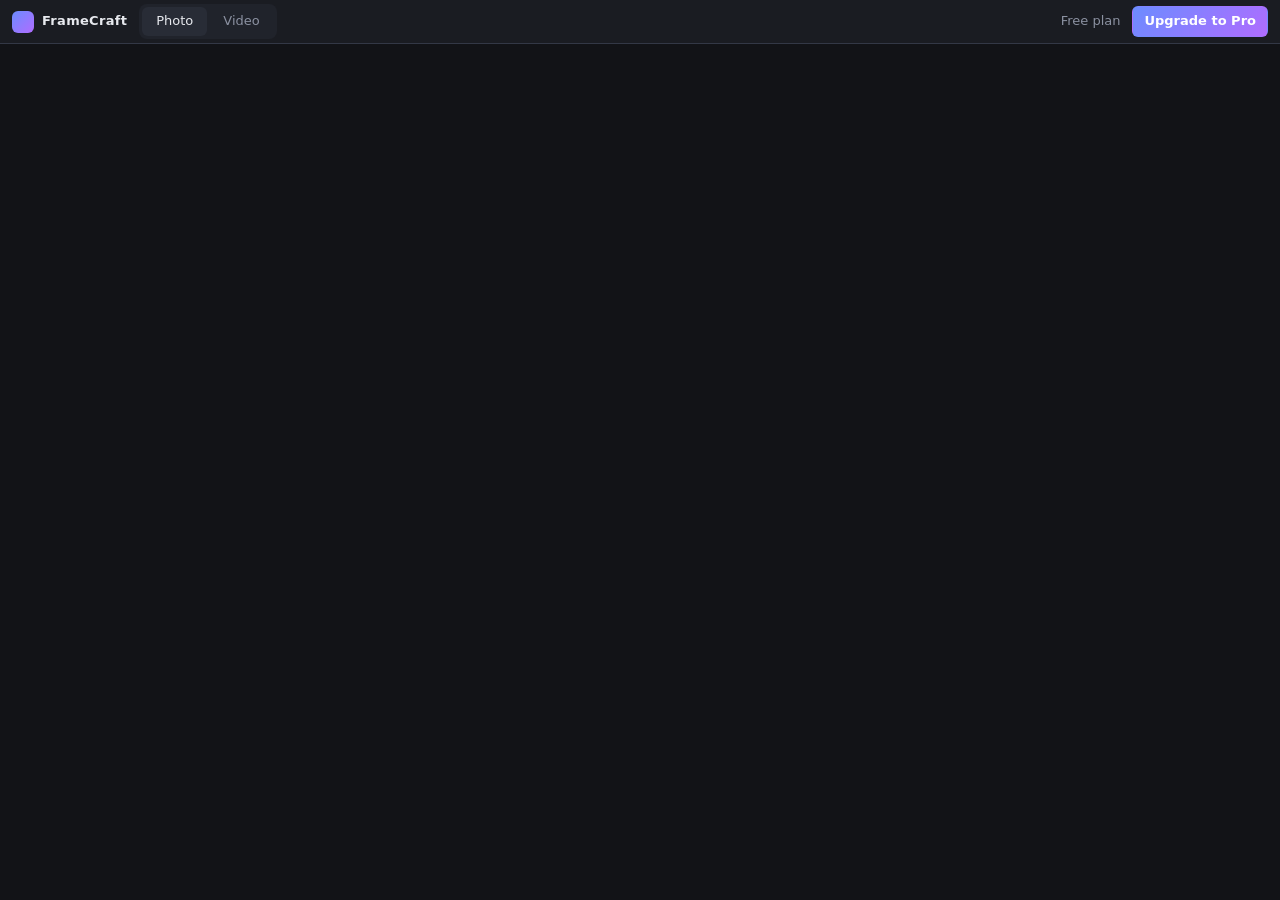
==== app.html @ 2830ecbc "Add app shell, offline Pro licensing and key tool" ====
<!doctype html>
<html lang="en">
<head>
  <meta charset="utf-8">
  <meta name="viewport" content="width=device-width, initial-scale=1">
  <title>FrameCraft Studio — Photo & Video Editor</title>
  <link rel="icon" href="favicon.svg" type="image/svg+xml">
  <link rel="stylesheet" href="css/app.css">
  <link rel="stylesheet" href="css/photo.css">
  <link rel="stylesheet" href="css/video.css">
</head>
<body>
  <div class="app">
    <header class="topbar">
      <a class="brand" href="index.html"><span class="logo"></span>FrameCraft</a>
      <nav class="tabs" id="mode-tabs">
        <button data-mode="photo" class="active">Photo</button>
        <button data-mode="video">Video</button>
      </nav>
      <div class="spacer"></div>
      <span id="plan-status" class="muted"></span>
      <button class="btn primary" id="upgrade-btn">Upgrade to Pro</button>
    </header>
    <div class="workspace">
      <section class="mode" id="photo-root"></section>
      <section class="mode hidden" id="video-root"></section>
    </div>
  </div>
  <script type="module" src="js/main.js"></script>
</body>
</html>
---- css/app.css ----
/* FrameCraft shared theme. Editors add photo.css / video.css on top. */
:root {
  --bg: #121317; --bg2: #1a1c22; --panel: #20232b; --panel2: #282c36; --line: #333846;
  --fg: #e7e9ee; --muted: #8b91a1; --accent: #6c8cff; --accent2: #b06cff;
  --ok: #3ecf8e; --warn: #f5b74e; --err: #ff5c6c;
  --radius: 8px; --font: 13px/1.4 system-ui, -apple-system, 'Segoe UI', sans-serif;
  color-scheme: dark;
}
* { box-sizing: border-box; }
html, body { margin: 0; height: 100%; background: var(--bg); color: var(--fg); font: var(--font); overflow: hidden; }
button, input, select, textarea { font: inherit; color: inherit; }
.hidden { display: none !important; }

/* Shell */
.app { display: grid; grid-template-rows: 44px 1fr; height: 100vh; }
.topbar { display: flex; align-items: center; gap: 12px; padding: 0 12px; background: var(--bg2); border-bottom: 1px solid var(--line); }
.brand { display: flex; align-items: center; gap: 8px; font-weight: 800; letter-spacing: .3px; text-decoration: none; color: var(--fg); }
.brand .logo { width: 22px; height: 22px; border-radius: 6px; background: linear-gradient(135deg, var(--accent), var(--accent2)); }
.tabs { display: flex; gap: 2px; background: var(--panel); padding: 3px; border-radius: var(--radius); }
.tabs button { border: 0; background: none; padding: 5px 14px; border-radius: 6px; cursor: pointer; color: var(--muted); }
.tabs button.active { background: var(--panel2); color: var(--fg); }
.spacer { flex: 1; }
.workspace { position: relative; min-height: 0; }
.workspace > .mode { position: absolute; inset: 0; }

/* Controls */
.btn { display: inline-flex; align-items: center; gap: 6px; border: 1px solid var(--line); background: var(--panel2); padding: 5px 11px; border-radius: 6px; cursor: pointer; white-space: nowrap; }
.btn:hover { border-color: #4a5164; }
.btn.primary { background: linear-gradient(135deg, var(--accent), var(--accent2)); border-color: transparent; color: #fff; font-weight: 600; }
.btn.danger { color: var(--err); }
.btn:disabled { opacity: .45; cursor: default; }
.icon-btn { border: 0; background: none; cursor: pointer; padding: 4px 7px; border-radius: 6px; color: var(--muted); }
.icon-btn:hover { background: var(--panel2); color: var(--fg); }
.tool-btn { width: 36px; height: 36px; display: grid; place-items: center; border: 1px solid transparent; background: none; border-radius: 6px; cursor: pointer; font-size: 16px; color: var(--fg); position: relative; }
.tool-btn:hover { background: var(--panel2); }
.tool-btn.active { background: var(--panel2); border-color: var(--accent); }
.pro-badge { font-size: 9px; font-weight: 800; padding: 1px 4px; border-radius: 4px; background: linear-gradient(135deg, var(--accent), var(--accent2)); color: #fff; letter-spacing: .4px; vertical-align: middle; }
.panel { background: var(--panel); border: 1px solid var(--line); border-radius: var(--radius); }
.panel-title { font-size: 11px; text-transform: uppercase; letter-spacing: .8px; color: var(--muted); padding: 8px 10px 4px; font-weight: 700; }
.field { display: grid; grid-template-columns: 90px 1fr auto; align-items: center; gap: 8px; padding: 3px 10px; }
.field > span { color: var(--muted); font-size: 12px; }
.field output { min-width: 34px; text-align: right; font-variant-numeric: tabular-nums; color: var(--muted); font-size: 12px; }
input[type=range] { width: 100%; accent-color: var(--accent); }
input[type=text], input[type=number], select, textarea { background: var(--bg2); border: 1px solid var(--line); border-radius: 6px; padding: 4px 7px; min-width: 0; }
input[type=color] { width: 32px; height: 26px; padding: 0; border: 1px solid var(--line); border-radius: 6px; background: none; cursor: pointer; }
::-webkit-scrollbar { width: 10px; height: 10px; }
::-webkit-scrollbar-thumb { background: #3a3f4d; border-radius: 10px; border: 2px solid var(--panel); }
.checker { background-color: #2a2d35; background-image: conic-gradient(#3a3e48 25%, transparent 0 50%, #3a3e48 0 75%, transparent 0); background-size: 16px 16px; }

/* Toasts */
.toasts { position: fixed; bottom: 18px; left: 50%; transform: translateX(-50%); display: grid; gap: 6px; z-index: 1000; pointer-events: none; }
.toast { background: var(--panel2); border: 1px solid var(--line); padding: 8px 14px; border-radius: var(--radius); box-shadow: 0 8px 24px #0008; transition: opacity .3s, transform .3s; }
.toast.ok { border-color: var(--ok); } .toast.err { border-color: var(--err); } .toast.warn { border-color: var(--warn); }
.toast.out { opacity: 0; transform: translateY(8px); }

/* Modal */
.modal-wrap { position: fixed; inset: 0; background: #000a; display: grid; place-items: center; z-index: 900; }
.modal { background: var(--bg2); border: 1px solid var(--line); border-radius: 12px; width: min(560px, 94vw); max-height: 90vh; overflow: auto; box-shadow: 0 30px 80px #000c; }
.modal-head { display: flex; align-items: center; justify-content: space-between; padding: 12px 16px; border-bottom: 1px solid var(--line); }
.modal-head h2 { margin: 0; font-size: 16px; }
.modal-body { padding: 16px; display: grid; gap: 12px; }
.plans { display: grid; grid-template-columns: 1fr 1fr; gap: 10px; }
.plan { border: 1px solid var(--line); border-radius: 10px; padding: 12px; display: grid; gap: 6px; }
.plan.best { border-color: var(--accent); }
.plan .price { font-size: 22px; font-weight: 800; }
.plan ul { margin: 0; padding-left: 18px; color: var(--muted); }
.muted { color: var(--muted); }
.row { display: flex; gap: 8px; align-items: center; }
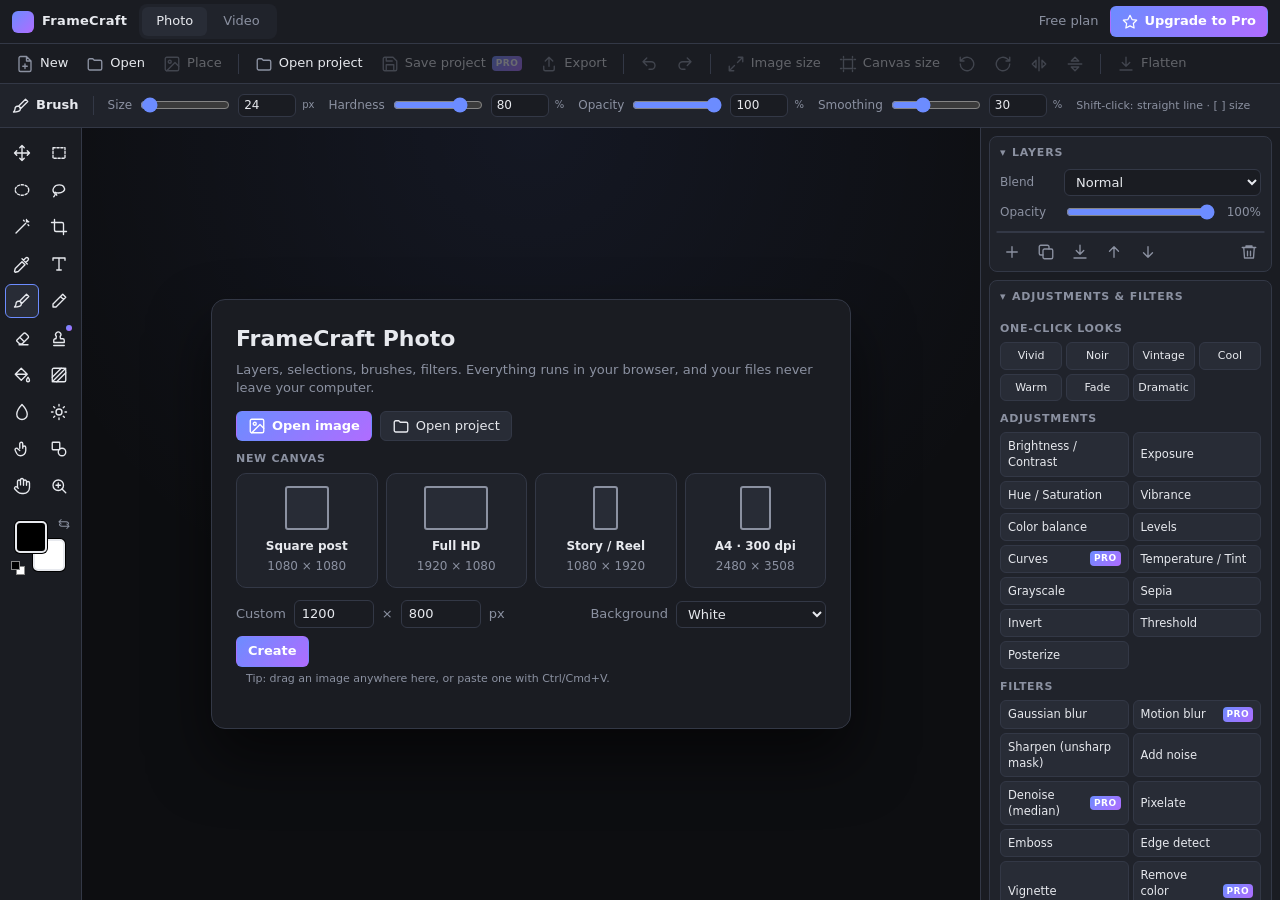
==== commit 1cfb86fb: "Make shell, modals and landing page mobile-friendly; replace emoji with SVG icons" ====
--- a/app.html
+++ b/app.html
@@ -2,9 +2,14 @@
 <html lang="en">
 <head>
   <meta charset="utf-8">
-  <meta name="viewport" content="width=device-width, initial-scale=1">
+  <meta name="viewport" content="width=device-width, initial-scale=1, viewport-fit=cover, interactive-widget=resizes-content">
+  <meta name="theme-color" content="#1a1c22">
+  <meta name="apple-mobile-web-app-capable" content="yes">
+  <meta name="mobile-web-app-capable" content="yes">
+  <meta name="apple-mobile-web-app-status-bar-style" content="black-translucent">
   <title>FrameCraft Studio — Photo & Video Editor</title>
   <link rel="icon" href="favicon.svg" type="image/svg+xml">
+  <link rel="apple-touch-icon" href="favicon.svg">
   <link rel="stylesheet" href="css/app.css">
   <link rel="stylesheet" href="css/photo.css">
   <link rel="stylesheet" href="css/video.css">
@@ -12,14 +17,14 @@
 <body>
   <div class="app">
     <header class="topbar">
-      <a class="brand" href="index.html"><span class="logo"></span>FrameCraft</a>
+      <a class="brand" href="index.html"><span class="logo"></span><span class="brand-name">FrameCraft</span></a>
       <nav class="tabs" id="mode-tabs">
         <button data-mode="photo" class="active">Photo</button>
         <button data-mode="video">Video</button>
       </nav>
       <div class="spacer"></div>
       <span id="plan-status" class="muted"></span>
-      <button class="btn primary" id="upgrade-btn">Upgrade to Pro</button>
+      <button class="btn primary" id="upgrade-btn"></button>
     </header>
     <div class="workspace">
       <section class="mode" id="photo-root"></section>
--- a/css/app.css
+++ b/css/app.css
@@ -7,13 +7,14 @@
   color-scheme: dark;
 }
 * { box-sizing: border-box; }
-html, body { margin: 0; height: 100%; background: var(--bg); color: var(--fg); font: var(--font); overflow: hidden; }
+html, body { margin: 0; height: 100%; background: var(--bg); color: var(--fg); font: var(--font); overflow: hidden; overscroll-behavior: none; -webkit-tap-highlight-color: transparent; -webkit-text-size-adjust: 100%; }
 button, input, select, textarea { font: inherit; color: inherit; }
 .hidden { display: none !important; }
 
 /* Shell */
-.app { display: grid; grid-template-rows: 44px 1fr; height: 100vh; }
-.topbar { display: flex; align-items: center; gap: 12px; padding: 0 12px; background: var(--bg2); border-bottom: 1px solid var(--line); }
+.app { display: grid; grid-template-rows: calc(44px + env(safe-area-inset-top)) 1fr; height: 100vh; height: 100dvh; }
+.topbar { display: flex; align-items: center; gap: 12px; padding: env(safe-area-inset-top) max(12px, env(safe-area-inset-right)) 0 max(12px, env(safe-area-inset-left)); background: var(--bg2); border-bottom: 1px solid var(--line); min-width: 0; }
+.ic { flex: none; display: block; }
 .brand { display: flex; align-items: center; gap: 8px; font-weight: 800; letter-spacing: .3px; text-decoration: none; color: var(--fg); }
 .brand .logo { width: 22px; height: 22px; border-radius: 6px; background: linear-gradient(135deg, var(--accent), var(--accent2)); }
 .tabs { display: flex; gap: 2px; background: var(--panel); padding: 3px; border-radius: var(--radius); }
@@ -34,6 +35,8 @@
 .tool-btn { width: 36px; height: 36px; display: grid; place-items: center; border: 1px solid transparent; background: none; border-radius: 6px; cursor: pointer; font-size: 16px; color: var(--fg); position: relative; }
 .tool-btn:hover { background: var(--panel2); }
 .tool-btn.active { background: var(--panel2); border-color: var(--accent); }
+.btn .ic, .icon-btn .ic { display: inline-block; vertical-align: middle; }
+.icon-btn { display: inline-grid; place-items: center; }
 .pro-badge { font-size: 9px; font-weight: 800; padding: 1px 4px; border-radius: 4px; background: linear-gradient(135deg, var(--accent), var(--accent2)); color: #fff; letter-spacing: .4px; vertical-align: middle; }
 .panel { background: var(--panel); border: 1px solid var(--line); border-radius: var(--radius); }
 .panel-title { font-size: 11px; text-transform: uppercase; letter-spacing: .8px; color: var(--muted); padding: 8px 10px 4px; font-weight: 700; }
@@ -48,14 +51,14 @@
 .checker { background-color: #2a2d35; background-image: conic-gradient(#3a3e48 25%, transparent 0 50%, #3a3e48 0 75%, transparent 0); background-size: 16px 16px; }
 
 /* Toasts */
-.toasts { position: fixed; bottom: 18px; left: 50%; transform: translateX(-50%); display: grid; gap: 6px; z-index: 1000; pointer-events: none; }
+.toasts { position: fixed; bottom: calc(18px + env(safe-area-inset-bottom)); left: 50%; transform: translateX(-50%); display: grid; gap: 6px; z-index: 1000; pointer-events: none; width: max-content; max-width: calc(100vw - 24px); }
 .toast { background: var(--panel2); border: 1px solid var(--line); padding: 8px 14px; border-radius: var(--radius); box-shadow: 0 8px 24px #0008; transition: opacity .3s, transform .3s; }
 .toast.ok { border-color: var(--ok); } .toast.err { border-color: var(--err); } .toast.warn { border-color: var(--warn); }
 .toast.out { opacity: 0; transform: translateY(8px); }
 
 /* Modal */
 .modal-wrap { position: fixed; inset: 0; background: #000a; display: grid; place-items: center; z-index: 900; }
-.modal { background: var(--bg2); border: 1px solid var(--line); border-radius: 12px; width: min(560px, 94vw); max-height: 90vh; overflow: auto; box-shadow: 0 30px 80px #000c; }
+.modal { background: var(--bg2); border: 1px solid var(--line); border-radius: 12px; width: min(560px, 94vw); max-height: 90vh; max-height: 90dvh; overflow: auto; overscroll-behavior: contain; box-shadow: 0 30px 80px #000c; }
 .modal-head { display: flex; align-items: center; justify-content: space-between; padding: 12px 16px; border-bottom: 1px solid var(--line); }
 .modal-head h2 { margin: 0; font-size: 16px; }
 .modal-body { padding: 16px; display: grid; gap: 12px; }
@@ -66,3 +69,30 @@
 .plan ul { margin: 0; padding-left: 18px; color: var(--muted); }
 .muted { color: var(--muted); }
 .row { display: flex; gap: 8px; align-items: center; }
+.plan-short { display: none; }
+
+/* Touch: bigger hit targets, no iOS zoom-on-focus */
+@media (pointer: coarse) {
+  .btn { min-height: 40px; padding: 8px 14px; }
+  .icon-btn { min-width: 40px; min-height: 40px; }
+  .tool-btn { width: 44px; height: 44px; }
+  input[type=text], input[type=number], input[type=email], select, textarea { font-size: 16px; min-height: 40px; }
+  input[type=range] { min-height: 32px; }
+  input[type=color] { width: 40px; height: 34px; }
+  .tabs button { padding: 8px 14px; }
+}
+
+/* Phone */
+@media (max-width: 759px) {
+  .topbar { gap: 8px; }
+  .brand-name, #plan-status { display: none; }
+  .plan-long { display: none; }
+  .plan-short { display: inline; }
+  #upgrade-btn { padding: 6px 12px; min-height: 34px; }
+  .tabs button { padding: 6px 12px; }
+  .modal-wrap { place-items: end center; }
+  .modal { width: 100vw; max-height: 88dvh; border-radius: 16px 16px 0 0; border-bottom: 0; padding-bottom: env(safe-area-inset-bottom); animation: sheet-up .2s ease-out; }
+  .modal-body { padding: 14px; }
+  .plans { grid-template-columns: 1fr; }
+}
+@keyframes sheet-up { from { transform: translateY(40px); opacity: 0; } }
--- a/css/photo.css
+++ b/css/photo.css
@@ -0,0 +1,146 @@
+/* FrameCraft Photo editor. Scoped under #photo-root (dialog content under .modal). */
+#photo-root.pe {
+  display: grid;
+  grid-template-columns: 82px minmax(0, 1fr) 300px;
+  grid-template-rows: 40px 44px minmax(0, 1fr);
+  background: var(--bg);
+}
+#photo-root .pe-small { font-size: 11px; padding: 4px 10px; }
+#photo-root .pe-sub, .modal .pe-sub { font-size: 11px; text-transform: uppercase; letter-spacing: .7px; color: var(--muted); font-weight: 700; margin: 10px 0 6px; }
+
+/* Menu row */
+#photo-root .pe-menu { grid-column: 1 / -1; display: flex; align-items: center; gap: 2px; padding: 0 8px; background: var(--bg2); border-bottom: 1px solid var(--line); overflow-x: auto; scrollbar-width: none; }
+#photo-root .pe-mbtn { display: inline-flex; align-items: center; gap: 6px; border: 0; background: none; padding: 5px 8px; border-radius: 6px; cursor: pointer; color: var(--fg); white-space: nowrap; }
+#photo-root .pe-mbtn:hover:not(:disabled) { background: var(--panel2); }
+#photo-root .pe-mbtn:disabled { opacity: .35; cursor: default; }
+#photo-root .pe-mbtn svg { color: var(--muted); }
+#photo-root .pe-msep { width: 1px; height: 20px; background: var(--line); margin: 0 6px; flex: none; }
+
+/* Options bar */
+#photo-root .pe-options { grid-column: 1 / -1; display: flex; align-items: center; gap: 14px; padding: 0 12px; background: var(--panel); border-bottom: 1px solid var(--line); overflow-x: auto; white-space: nowrap; scrollbar-width: thin; }
+#photo-root .pe-opt-tool { display: flex; align-items: center; gap: 6px; padding-right: 14px; border-right: 1px solid var(--line); }
+#photo-root .pe-opt { display: inline-flex; align-items: center; gap: 6px; font-size: 12px; }
+#photo-root .pe-opt > span { color: var(--muted); }
+#photo-root .pe-opt input[type=range] { width: 90px; }
+#photo-root .pe-opt.check { gap: 5px; cursor: pointer; }
+#photo-root .pe-num { width: 58px; padding: 2px 5px; }
+#photo-root .pe-opt select { padding: 3px 6px; }
+#photo-root .pe-seg { display: inline-flex; background: var(--bg2); border: 1px solid var(--line); border-radius: 6px; padding: 2px; gap: 2px; }
+#photo-root .pe-seg button { border: 0; background: none; padding: 3px 9px; border-radius: 4px; cursor: pointer; color: var(--muted); font-size: 12px; min-width: 26px; }
+#photo-root .pe-seg button.active { background: var(--panel2); color: var(--fg); box-shadow: inset 0 0 0 1px var(--accent); }
+#photo-root .pe-options .btn { padding: 3px 10px; font-size: 12px; }
+#photo-root .pe-hint { font-size: 11px; }
+
+/* Tools column */
+#photo-root .pe-tools { grid-row: 3; grid-column: 1; display: flex; flex-direction: column; align-items: center; gap: 14px; padding: 8px 0; background: var(--bg2); border-right: 1px solid var(--line); overflow-y: auto; scrollbar-width: none; }
+#photo-root .pe-tool-grid { display: grid; grid-template-columns: repeat(2, 34px); gap: 3px; }
+#photo-root .pe-tool-grid .tool-btn { width: 34px; height: 34px; }
+#photo-root .pe-tool-pro { position: absolute; top: 3px; right: 3px; width: 6px; height: 6px; border-radius: 50%; background: linear-gradient(135deg, var(--accent), var(--accent2)); }
+#photo-root .pe-swatches { position: relative; width: 60px; height: 60px; flex: none; }
+#photo-root .pe-swatch { position: absolute; width: 32px; height: 32px; border: 2px solid var(--fg); border-radius: 5px; cursor: pointer; padding: 0; box-shadow: 0 0 0 1px #000; }
+#photo-root .pe-swatch.fg { left: 4px; top: 4px; z-index: 2; }
+#photo-root .pe-swatch.bg { left: 22px; top: 22px; z-index: 1; }
+#photo-root .pe-swatches input[type=color] { position: absolute; left: 10px; top: 40px; width: 1px; height: 1px; opacity: 0; pointer-events: none; }
+#photo-root .pe-swap { position: absolute; right: -2px; top: -2px; border: 0; background: none; color: var(--muted); cursor: pointer; padding: 0; transform: scale(.75); }
+#photo-root .pe-swap:hover, #photo-root .pe-reset:hover { color: var(--fg); }
+#photo-root .pe-reset { position: absolute; left: 0; bottom: 0; width: 16px; height: 16px; border: 0; padding: 0; background: none; cursor: pointer; }
+#photo-root .pe-reset i { position: absolute; width: 9px; height: 9px; border: 1px solid #888; }
+#photo-root .pe-reset i:first-child { left: 0; top: 0; background: #000; z-index: 1; }
+#photo-root .pe-reset i:last-child { left: 5px; top: 5px; background: #fff; }
+
+/* Viewport */
+#photo-root .pe-viewport { grid-row: 3; grid-column: 2; position: relative; overflow: hidden; background: #0d0e11; }
+#photo-root .pe-canvas { position: absolute; inset: 0; display: block; touch-action: none; }
+#photo-root .pe-viewport.space .pe-canvas { cursor: grab !important; }
+#photo-root .pe-viewport.panning .pe-canvas { cursor: grabbing !important; }
+#photo-root .pe-viewport.drop::after { content: 'Drop images to open or add as layers'; position: absolute; inset: 10px; border: 2px dashed var(--accent); border-radius: 12px; display: grid; place-items: center; background: #6c8cff1a; color: var(--fg); font-weight: 600; pointer-events: none; z-index: 20; }
+#photo-root .pe-status { position: absolute; left: 10px; bottom: 10px; display: flex; align-items: center; gap: 4px; padding: 3px 8px; background: #1a1c22e6; border: 1px solid var(--line); border-radius: 8px; font-size: 12px; z-index: 5; backdrop-filter: blur(6px); }
+#photo-root .pe-zoom { border: 0; background: none; color: var(--fg); cursor: pointer; min-width: 52px; font-variant-numeric: tabular-nums; }
+#photo-root .pe-ssep { width: 1px; height: 14px; background: var(--line); margin: 0 6px; }
+#photo-root .pe-pos { min-width: 80px; margin-left: 10px; font-variant-numeric: tabular-nums; }
+#photo-root .pe-busy { position: absolute; right: 12px; bottom: 10px; display: flex; align-items: center; gap: 8px; padding: 6px 12px; background: var(--panel2); border: 1px solid var(--line); border-radius: 8px; z-index: 6; box-shadow: 0 8px 20px #0007; }
+#photo-root .pe-spinner { width: 14px; height: 14px; border: 2px solid var(--line); border-top-color: var(--accent); border-radius: 50%; animation: pe-spin .8s linear infinite; }
+@keyframes pe-spin { to { transform: rotate(360deg); } }
+#photo-root .pe-text-edit { position: absolute; z-index: 4; margin: 0; padding: 0; border: 1px dashed var(--accent); outline: none; background: transparent; resize: none; overflow: hidden; white-space: pre; min-width: 40px; caret-color: var(--accent); border-radius: 0; }
+
+/* Welcome / new canvas */
+#photo-root .pe-welcome { position: absolute; inset: 0; display: grid; place-items: center; z-index: 8; overflow: auto; padding: 24px; background: radial-gradient(circle at 50% 0%, #6c8cff14, transparent 60%), #0d0e11; }
+#photo-root .pe-welcome-card { width: min(640px, 100%); background: var(--bg2); border: 1px solid var(--line); border-radius: 14px; padding: 24px; box-shadow: 0 30px 60px #0008; }
+#photo-root .pe-welcome h1 { margin: 0 0 6px; font-size: 22px; }
+#photo-root .pe-welcome p { margin: 0 0 14px; }
+#photo-root .pe-welcome-actions { margin-bottom: 8px; }
+:is(#photo-root, .modal) .pe-new-grid { display: grid; grid-template-columns: repeat(4, 1fr); gap: 8px; }
+:is(#photo-root, .modal) .pe-size-card { display: grid; justify-items: center; gap: 4px; padding: 12px 6px; border: 1px solid var(--line); border-radius: 10px; background: var(--panel); cursor: pointer; font-size: 12px; }
+:is(#photo-root, .modal) .pe-size-card:hover { border-color: var(--accent); }
+:is(#photo-root, .modal) .pe-size-shape { height: 44px; max-width: 64px; border: 2px solid var(--muted); border-radius: 3px; background: var(--panel2); margin-bottom: 4px; }
+:is(#photo-root, .modal) .pe-custom { margin-top: 12px; flex-wrap: wrap; }
+:is(#photo-root, .modal) .pe-custom input[type=number] { width: 80px; }
+.modal .pe-anchor { display: grid; grid-template-columns: repeat(3, 22px); gap: 3px; }
+.modal .pe-anchor button { width: 22px; height: 22px; border: 1px solid var(--line); background: var(--panel); border-radius: 4px; cursor: pointer; padding: 0; }
+.modal .pe-anchor button.active { background: var(--accent); border-color: var(--accent); }
+
+/* Side panels */
+#photo-root .pe-side { grid-row: 3; grid-column: 3; display: flex; flex-direction: column; gap: 8px; padding: 8px; background: var(--bg2); border-left: 1px solid var(--line); overflow-y: auto; min-height: 0; }
+#photo-root .pe-panel { flex: none; }
+#photo-root .pe-panel-title { display: block; width: 100%; border: 0; background: none; text-align: left; cursor: pointer; padding-bottom: 6px; }
+#photo-root .pe-panel-title::before { content: '▾'; display: inline-block; width: 12px; transition: transform .15s; }
+#photo-root .pe-panel.collapsed .pe-panel-title::before { transform: rotate(-90deg); }
+#photo-root .pe-panel.collapsed .pe-panel-body { display: none; }
+#photo-root .pe-panel-body { padding-bottom: 6px; }
+
+/* Layers */
+#photo-root .pe-layer-props .field { grid-template-columns: 56px 1fr 40px; }
+#photo-root .pe-layer-props select { grid-column: span 2; }
+#photo-root .pe-layer-list { max-height: 250px; overflow-y: auto; margin: 6px 6px 0; border: 1px solid var(--line); border-radius: 6px; background: var(--bg2); }
+#photo-root .pe-layer { display: flex; align-items: center; gap: 6px; padding: 4px 6px; border-bottom: 1px solid var(--line); cursor: pointer; user-select: none; }
+#photo-root .pe-layer:last-child { border-bottom: 0; }
+#photo-root .pe-layer:hover { background: var(--panel); }
+#photo-root .pe-layer.active { background: #6c8cff26; }
+#photo-root .pe-layer.off .pe-thumb, #photo-root .pe-layer.off .pe-layer-name { opacity: .45; }
+#photo-root .pe-layer.drop { box-shadow: inset 0 2px 0 var(--accent); }
+#photo-root .pe-layer .icon-btn { padding: 2px; display: grid; place-items: center; }
+#photo-root .pe-layer .icon-btn svg { width: 15px; height: 15px; }
+#photo-root .pe-lock { opacity: .35; }
+#photo-root .pe-lock.on, #photo-root .pe-layer:hover .pe-lock { opacity: 1; }
+#photo-root .pe-lock.on { color: var(--warn); }
+#photo-root .pe-thumb { flex: none; border: 1px solid var(--line); border-radius: 3px; background-size: 8px 8px; max-width: 36px; max-height: 36px; }
+#photo-root .pe-layer-name { flex: 1; min-width: 0; overflow: hidden; text-overflow: ellipsis; white-space: nowrap; }
+#photo-root .pe-layer small { font-size: 10px; white-space: nowrap; }
+#photo-root .pe-rename { flex: 1; min-width: 0; padding: 1px 4px; }
+#photo-root .pe-layer-bar { display: flex; align-items: center; gap: 2px; padding: 6px 6px 0; }
+#photo-root .pe-layer-bar .icon-btn { display: grid; place-items: center; }
+#photo-root .pe-limit:empty { display: none; }
+
+/* Adjustments */
+#photo-root .pe-adjust { padding: 0 10px 4px; }
+#photo-root .pe-adjust .field { padding: 3px 0; grid-template-columns: 96px 1fr 40px; }
+#photo-root .pe-presets { display: grid; grid-template-columns: repeat(4, 1fr); gap: 4px; }
+#photo-root .pe-preset { border: 1px solid var(--line); background: var(--panel2); border-radius: 6px; padding: 5px 2px; cursor: pointer; font-size: 11px; }
+#photo-root .pe-preset:hover, #photo-root .pe-fx-btn:hover { border-color: var(--accent); }
+#photo-root .pe-fx-grid { display: grid; grid-template-columns: 1fr 1fr; gap: 4px; }
+#photo-root .pe-fx-btn { display: flex; align-items: center; justify-content: space-between; gap: 4px; border: 1px solid var(--line); background: var(--panel2); border-radius: 6px; padding: 5px 7px; cursor: pointer; font-size: 11.5px; text-align: left; min-width: 0; }
+#photo-root .pe-adjust-head { display: flex; align-items: center; gap: 8px; margin: 2px 0 8px; }
+#photo-root .pe-adjust-actions { margin-top: 8px; }
+#photo-root .pe-adjust .pe-small { padding: 6px 0 0; }
+#photo-root .pe-preview { margin-top: 6px; }
+#photo-root .pe-hist { width: 100%; height: 56px; background: var(--bg2); border: 1px solid var(--line); border-radius: 6px; margin-bottom: 4px; }
+#photo-root .pe-curves { display: grid; gap: 6px; }
+#photo-root .pe-curves select { padding: 2px 6px; }
+#photo-root .pe-curve { width: 100%; aspect-ratio: 1; border: 1px solid var(--line); border-radius: 6px; cursor: crosshair; touch-action: none; }
+#photo-root .pe-curves .pe-small { padding: 0; }
+
+/* History */
+#photo-root .pe-history-list { max-height: 180px; overflow-y: auto; margin: 0 6px; border: 1px solid var(--line); border-radius: 6px; background: var(--bg2); }
+#photo-root .pe-history-item { display: flex; gap: 8px; padding: 4px 8px; cursor: pointer; font-size: 12px; }
+#photo-root .pe-history-item:hover { background: var(--panel); }
+#photo-root .pe-history-item.active { background: #6c8cff26; }
+#photo-root .pe-history-item.future { opacity: .45; }
+#photo-root .pe-history-n { width: 18px; text-align: right; font-variant-numeric: tabular-nums; }
+
+/* While an adjustment is open, everything except the adjustments panel and canvas is paused. */
+#photo-root.pe-session :is(.pe-menu, .pe-options, .pe-tools, .pe-p-layers, .pe-p-history) { pointer-events: none; opacity: .45; }
+
+@media (max-width: 1100px) {
+  #photo-root.pe { grid-template-columns: 82px minmax(0, 1fr) 250px; }
+  #photo-root .pe-mbtn span:not(.pro-badge) { display: none; }
+}
--- a/css/video.css
+++ b/css/video.css
@@ -0,0 +1,163 @@
+/* FrameCraft video editor. Everything is scoped under #video-root. */
+#video-root { display: grid; grid-template-rows: auto minmax(0, 1fr) minmax(190px, 34vh); gap: 6px; padding: 6px; user-select: none; -webkit-user-select: none; }
+#video-root input, #video-root textarea { user-select: text; -webkit-user-select: text; }
+#video-root .vt-media-host { position: fixed; right: 0; bottom: 0; width: 2px; height: 2px; overflow: hidden; opacity: 0.01; pointer-events: none; }
+#video-root .vt-media-host video, #video-root .vt-media-host audio { width: 2px; height: 2px; }
+#video-root .vt-sep { width: 1px; align-self: stretch; background: var(--line); margin: 4px 4px; }
+#video-root .vt-small { font-size: 11px; }
+#video-root .vt-big { font-size: 26px; line-height: 1; }
+#video-root .vt-pad { padding: 4px 10px; }
+#video-root .vt-stack { display: grid; gap: 8px; align-content: start; }
+#video-root .vt-wrap { flex-wrap: wrap; }
+#video-root .icon-btn.vt-on, #video-root .icon-btn.vt-on:hover { color: var(--accent); background: var(--panel2); }
+#video-root .icon-btn.vt-off { color: var(--warn); }
+#video-root .icon-btn:disabled { opacity: .4; cursor: default; }
+#video-root .btn .pro-badge, #video-root .icon-btn .pro-badge { margin-left: 2px; }
+#video-root .btn.vt-mini { padding: 2px 7px; font-size: 12px; }
+
+/* Top bar */
+#video-root .vt-top { display: flex; align-items: center; gap: 6px; }
+
+/* Main 3-column area */
+#video-root .vt-main { display: grid; grid-template-columns: 264px minmax(0, 1fr) 300px; gap: 6px; min-height: 0; }
+#video-root .vt-left, #video-root .vt-right { display: flex; flex-direction: column; min-height: 0; overflow: hidden; }
+#video-root .vt-left.drop { border-color: var(--accent); box-shadow: inset 0 0 0 2px var(--accent); }
+#video-root .vt-tabs { display: flex; gap: 2px; padding: 4px; border-bottom: 1px solid var(--line); }
+#video-root .vt-tabs button { flex: 1; border: 0; background: none; color: var(--muted); padding: 5px 4px; border-radius: 6px; cursor: pointer; font-size: 12px; }
+#video-root .vt-tabs button.active { background: var(--panel2); color: var(--fg); }
+#video-root .vt-panel-body { flex: 1; overflow: auto; padding: 8px; }
+#video-root .vt-panel-body .panel-title { padding: 6px 0 0; }
+
+/* Media bin */
+#video-root .vt-bin { display: grid; gap: 6px; }
+#video-root .vt-item { display: grid; grid-template-columns: 64px 1fr auto; gap: 8px; align-items: center; padding: 5px; border: 1px solid var(--line); border-radius: 8px; background: var(--bg2); cursor: grab; }
+#video-root .vt-item:hover { border-color: #4a5164; }
+#video-root .vt-thumb { width: 64px; height: 40px; border-radius: 5px; background: #000 center / cover no-repeat; display: grid; place-items: center; color: var(--muted); font-size: 18px; }
+#video-root .vt-audio-thumb { background: linear-gradient(135deg, #1f5f4a, #164036); color: #8ff0c4; }
+#video-root .vt-item-meta { min-width: 0; font-size: 12px; }
+#video-root .vt-item-name { white-space: nowrap; overflow: hidden; text-overflow: ellipsis; }
+#video-root .vt-item-actions { display: flex; flex-direction: column; }
+#video-root .vt-item-actions .icon-btn { padding: 1px 6px; }
+#video-root .vt-empty-bin { border: 2px dashed var(--line); border-radius: 10px; padding: 26px 12px; text-align: center; display: grid; gap: 8px; color: var(--fg); }
+
+/* Tiles (titles, transitions, effects) */
+#video-root .vt-tiles { display: grid; grid-template-columns: 1fr 1fr; gap: 6px; }
+#video-root .vt-tile { display: grid; place-items: center; gap: 4px; min-height: 58px; padding: 6px; border: 1px solid var(--line); border-radius: 8px; background: var(--bg2); cursor: grab; font-size: 12px; text-align: center; }
+#video-root .vt-tile:hover { border-color: var(--accent); }
+#video-root .vt-shape { width: 26px; height: 18px; background: currentColor; display: block; }
+#video-root .vt-shape-rect { border-radius: 4px; }
+#video-root .vt-shape-ellipse { border-radius: 50%; width: 22px; height: 22px; }
+#video-root .vt-shape-triangle { clip-path: polygon(50% 0, 100% 100%, 0 100%); width: 22px; height: 20px; }
+#video-root .vt-shape-star { clip-path: polygon(50% 0, 61% 35%, 98% 35%, 68% 57%, 79% 91%, 50% 70%, 21% 91%, 32% 57%, 2% 35%, 39% 35%); width: 24px; height: 24px; }
+#video-root .vt-shape-heart { clip-path: path('M11 20 C4 14 0 10 0 6 C0 2 3 0 6 0 C8 0 10 1 11 3 C12 1 14 0 16 0 C19 0 22 2 22 6 C22 10 18 14 11 20 Z'); width: 22px; height: 20px; }
+
+/* Center: preview + transport */
+#video-root .vt-center { display: grid; grid-template-rows: minmax(0, 1fr) auto; gap: 6px; min-height: 0; min-width: 0; }
+#video-root .vt-stage { position: relative; display: grid; place-items: center; overflow: hidden; border-radius: var(--radius); border: 1px solid var(--line); min-height: 0; }
+#video-root .vt-stage.drop { box-shadow: inset 0 0 0 3px var(--accent); }
+#video-root .vt-canvas { display: block; background: #000; box-shadow: 0 10px 40px #0009; cursor: default; touch-action: none; }
+#video-root .vt-stage.vt-picking .vt-canvas { cursor: crosshair; outline: 2px solid var(--ok); }
+#video-root .vt-empty { position: absolute; inset: 0; display: grid; place-items: center; background: #121317d9; padding: 16px; }
+#video-root .vt-empty-card { max-width: 420px; text-align: center; display: grid; gap: 10px; justify-items: center; padding: 26px; border: 2px dashed #3d4354; border-radius: 14px; }
+#video-root .vt-empty-card h2 { margin: 0; font-size: 20px; }
+#video-root .vt-empty-card p { margin: 0; }
+#video-root .vt-stage.drop .vt-empty-card { border-color: var(--accent); }
+#video-root .vt-center-row { justify-content: center; flex-wrap: wrap; }
+#video-root .vt-transport { display: grid; grid-template-columns: auto minmax(80px, 1fr) auto; align-items: center; gap: 12px; padding: 6px 10px; background: var(--panel); border: 1px solid var(--line); border-radius: var(--radius); }
+#video-root .vt-play { width: 38px; height: 32px; border-radius: 8px; border: 0; cursor: pointer; background: linear-gradient(135deg, var(--accent), var(--accent2)); color: #fff; font-size: 13px; }
+#video-root .vt-tc { font-variant-numeric: tabular-nums; font-family: ui-monospace, Menlo, Consolas, monospace; font-size: 12px; }
+#video-root .vt-rate { font-size: 11px; color: var(--warn); min-width: 40px; }
+#video-root .vt-scrub { width: 100%; }
+
+/* Inspector */
+#video-root .vt-insp { flex: 1; overflow: auto; padding-bottom: 12px; }
+#video-root .vt-insp-head { display: grid; gap: 4px; padding: 4px 0 8px; border-bottom: 1px solid var(--line); }
+#video-root .vt-info { padding: 0 10px; font-size: 11px; }
+#video-root .vt-sec { border-bottom: 1px solid var(--line); padding-bottom: 6px; }
+#video-root .vt-sec > summary { cursor: pointer; list-style: none; display: flex; align-items: center; gap: 6px; }
+#video-root .vt-sec > summary::-webkit-details-marker { display: none; }
+#video-root .vt-sec > summary::before { content: '▸'; transition: transform .15s; }
+#video-root .vt-sec[open] > summary::before { transform: rotate(90deg); }
+#video-root .vt-insp textarea { width: 100%; resize: vertical; }
+#video-root .vt-insp select { width: 100%; }
+#video-root .field.vt-keyed { grid-template-columns: 90px 1fr auto auto; }
+#video-root .field.vt-check input { width: 16px; height: 16px; accent-color: var(--accent); }
+#video-root .vt-kfs { display: inline-flex; align-items: center; }
+#video-root .vt-kf { border: 0; background: none; color: #4a5164; cursor: pointer; padding: 0 2px; font-size: 12px; }
+#video-root .vt-kf.nav { font-size: 9px; color: var(--muted); }
+#video-root .vt-kf.has { color: var(--muted); }
+#video-root .vt-kf.on { color: var(--warn); }
+#video-root .vt-seg .icon-btn { padding: 2px 9px; }
+#video-root .vt-keys { display: grid; grid-template-columns: auto 1fr; gap: 4px 10px; padding: 4px 10px; font-size: 12px; }
+#video-root kbd { font: 11px ui-monospace, Menlo, monospace; background: var(--bg2); border: 1px solid var(--line); border-radius: 4px; padding: 1px 5px; white-space: nowrap; color: var(--fg); }
+#video-root h3 { margin: 0; font-size: 14px; }
+
+/* Timeline */
+#video-root .vt-bottom { display: grid; grid-template-rows: auto minmax(0, 1fr); min-height: 0; overflow: hidden; }
+#video-root .vt-tl-bar { display: flex; align-items: center; gap: 4px; padding: 4px 6px; border-bottom: 1px solid var(--line); overflow-x: auto; }
+#video-root .vt-tl-bar input[type=range] { width: 130px; }
+#video-root .vt-tl-bar .btn { padding: 3px 9px; font-size: 12px; }
+#video-root .vt-scroll { overflow: auto; position: relative; min-height: 0; }
+#video-root .vt-inner { position: relative; min-height: 100%; }
+#video-root .vt-rulerrow { position: sticky; top: 0; z-index: 8; display: flex; height: 24px; background: var(--bg2); border-bottom: 1px solid var(--line); cursor: text; }
+#video-root .vt-corner { position: sticky; left: 0; z-index: 9; width: 136px; flex: none; background: var(--bg2); color: var(--muted); font-size: 11px; display: flex; align-items: center; padding-left: 10px; border-right: 1px solid var(--line); }
+#video-root .vt-ruler { position: sticky; left: 136px; display: block; }
+#video-root .vt-row { display: flex; border-bottom: 1px solid #262a33; }
+#video-root .vt-head { position: sticky; left: 0; z-index: 6; width: 136px; flex: none; display: flex; align-items: center; gap: 1px; padding: 0 4px 0 10px; background: var(--panel2); border-right: 1px solid var(--line); }
+#video-root .vt-head b { flex: 1; font-size: 12px; }
+#video-root .vt-head.vt-video b { color: #9fb2ff; }
+#video-root .vt-head.vt-audio b { color: #7fe0b3; }
+#video-root .vt-head .icon-btn { padding: 2px 4px; font-size: 12px; }
+#video-root .vt-lane { position: relative; flex: none; }
+#video-root .vt-row.vt-audio .vt-lane { background: #1b1f25; }
+#video-root .vt-lane.drop { background: #6c8cff1f; }
+
+#video-root .vt-clip { position: absolute; top: 3px; bottom: 3px; border-radius: 5px; overflow: hidden; cursor: grab; background-color: #3b4f9c; background-size: auto 100%; background-repeat: repeat-x; border: 1px solid #ffffff22; box-sizing: border-box; }
+#video-root .vt-clip.k-video { background-color: #34508f; }
+#video-root .vt-clip.k-image { background-color: #5a3f8f; }
+#video-root .vt-clip.k-audio, #video-root .vt-clip.on-audio { background-color: #1f6b52; background-image: none !important; }
+#video-root .vt-clip.k-text { background-color: #8f5a2c; }
+#video-root .vt-clip.k-shape { background-color: #2c7c8f; }
+#video-root .vt-clip.offline { background: repeating-linear-gradient(45deg, #5a1f28, #5a1f28 8px, #451820 8px, #451820 16px) !important; }
+#video-root .vt-clip.sel { border: 2px solid #fff; box-shadow: 0 0 0 1px #000, 0 0 12px #6c8cff88; z-index: 3; }
+#video-root .vt-clip.dragging { opacity: .85; z-index: 5; cursor: grabbing; }
+#video-root .vt-clip.drop { box-shadow: inset 0 0 0 3px var(--warn); }
+#video-root .vt-clip-label { position: relative; z-index: 1; display: flex; gap: 4px; align-items: center; font-size: 11px; padding: 2px 8px; white-space: nowrap; overflow: hidden; text-overflow: ellipsis; text-shadow: 0 1px 2px #000; pointer-events: none; }
+#video-root .vt-badge { font-size: 9px; padding: 0 4px; border-radius: 3px; background: #0008; }
+#video-root .vt-wave { position: absolute; left: 0; bottom: 0; width: 100%; height: 62%; pointer-events: none; }
+#video-root .vt-fade { position: absolute; top: 0; bottom: 0; pointer-events: none; z-index: 1; }
+#video-root .vt-fade.in { left: 0; background: linear-gradient(to bottom right, #000a 50%, transparent 50.5%); }
+#video-root .vt-fade.out { right: 0; background: linear-gradient(to bottom left, #000a 50%, transparent 50.5%); }
+#video-root .vt-key { position: absolute; bottom: 3px; width: 7px; height: 7px; margin-left: -3.5px; background: var(--warn); transform: rotate(45deg); pointer-events: none; z-index: 2; }
+#video-root .vt-h { position: absolute; top: 0; bottom: 0; width: 8px; z-index: 4; cursor: ew-resize; }
+#video-root .vt-h.l { left: 0; }
+#video-root .vt-h.r { right: 0; }
+#video-root .vt-clip:hover .vt-h { background: #ffffff40; }
+#video-root .vt-trans { position: absolute; top: 12px; bottom: 12px; z-index: 4; display: grid; place-items: center; font-size: 11px; color: #fff; cursor: pointer; background: linear-gradient(90deg, #b06cffaa, #6c8cffaa); border: 1px solid #fff8; border-radius: 4px; }
+#video-root .vt-playhead { position: absolute; top: 0; bottom: 0; left: 0; width: 2px; margin-left: -1px; background: #ff4d5e; z-index: 10; pointer-events: none; }
+#video-root .vt-playhead::before { content: ''; position: absolute; top: 0; left: -5px; border: 6px solid transparent; border-top: 8px solid #ff4d5e; }
+#video-root .vt-dropline { position: absolute; top: 0; bottom: 0; left: 0; width: 2px; margin-left: -1px; background: var(--warn); z-index: 11; pointer-events: none; }
+
+/* Context menu (fixed, rendered inside #video-root) */
+#video-root .vt-menu { position: fixed; z-index: 950; min-width: 200px; display: grid; padding: 4px; background: var(--bg2); border: 1px solid var(--line); border-radius: 8px; box-shadow: 0 12px 30px #000c; }
+#video-root .vt-menu button { display: flex; justify-content: space-between; gap: 16px; border: 0; background: none; padding: 6px 10px; border-radius: 5px; cursor: pointer; text-align: left; }
+#video-root .vt-menu button:hover { background: var(--panel2); }
+#video-root .vt-menu kbd { background: none; border: 0; color: var(--muted); }
+
+/* Narrow windows */
+@media (max-width: 1100px) {
+  #video-root .vt-main { grid-template-columns: 220px minmax(0, 1fr) 260px; }
+}
+
+/* Video dialogs (export / relink) are rendered by ui.modal outside #video-root; their classes are vt- namespaced. */
+.modal .vt-export progress { width: 100%; height: 10px; accent-color: var(--accent); }
+.modal .vt-export .field { padding: 3px 0; }
+.modal .vt-note { padding: 8px 10px; border-radius: 8px; background: var(--panel); border: 1px solid var(--line); font-size: 12px; }
+.modal .vt-note.warn { border-color: var(--warn); }
+.modal .vt-note a { color: var(--accent); }
+.modal .vt-wrap { flex-wrap: wrap; }
+.modal .vt-small { font-size: 11px; }
+.modal .vt-relink { display: grid; gap: 6px; max-height: 40vh; overflow: auto; }
+.modal .vt-relink-row { display: grid; grid-template-columns: 20px 1fr auto; gap: 8px; align-items: center; padding: 6px 8px; border: 1px solid var(--line); border-radius: 8px; color: var(--warn); }
+.modal .vt-relink-row > div { color: var(--fg); min-width: 0; overflow: hidden; text-overflow: ellipsis; }
+.modal .vt-relink-row.ok { color: var(--ok); }
